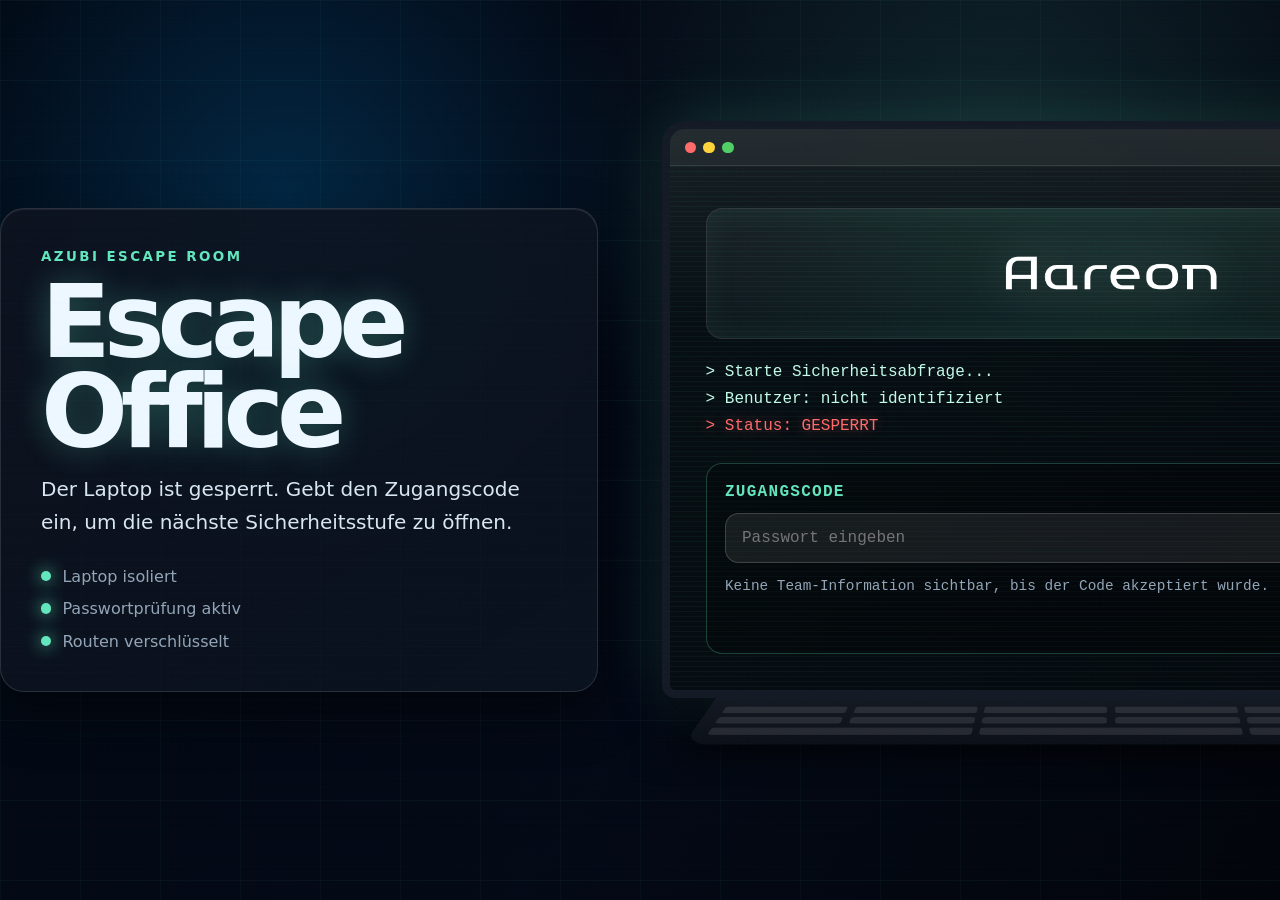
==== index.html @ 2da55ec5 "add initial project files and setup for Escape Office prototype" ====
<!doctype html>
<html lang="de">
<head>
  <meta charset="utf-8">
  <meta name="viewport" content="width=device-width, initial-scale=1">
  <title>Escape Office | Sicherheitszugang</title>
  <meta name="description" content="Escape Office Startseite mit animiertem Sicherheitszugang.">
  <link rel="stylesheet" href="./styles.css">
</head>
<body class="landing-page">
  <div class="noise" aria-hidden="true"></div>
  <div class="scanline" aria-hidden="true"></div>

  <main class="hero-shell" aria-labelledby="page-title">
    <section class="briefing-card reveal-in">
      <p class="eyebrow">Azubi Escape Room</p>
      <h1 id="page-title">Escape Office</h1>
      <p class="briefing-text">
        Der Laptop ist gesperrt. Gebt den Zugangscode ein, um die nächste Sicherheitsstufe zu öffnen.
      </p>
      <ul class="status-list" aria-label="Systemstatus">
        <li><span></span> Laptop isoliert</li>
        <li><span></span> Passwortprüfung aktiv</li>
        <li><span></span> Routen verschlüsselt</li>
      </ul>
    </section>

    <section class="laptop-stage reveal-in delayed" aria-label="Laptop entsperren">
      <div class="desk-glow" aria-hidden="true"></div>
      <div class="laptop">
        <div class="screen">
          <div class="screen-topbar">
            <span class="dot red"></span>
            <span class="dot amber"></span>
            <span class="dot green"></span>
            <span class="terminal-title">AAREON-OFFICE-LOCK</span>
          </div>

          <div class="terminal-panel" id="terminalPanel">
            <div class="terminal-brand" aria-label="Aareon">
              <img src="aareon_logo_white.png" alt="Aareon Logo">
            </div>
            <p class="terminal-line">&gt; Starte Sicherheitsabfrage...</p>
            <p class="terminal-line">&gt; Benutzer: nicht identifiziert</p>
            <p class="terminal-line flicker">&gt; Status: GESPERRT</p>

            <form class="password-form" id="passwordForm" autocomplete="off">
              <label for="passwordInput">Zugangscode</label>
              <div class="password-row">
                <input
                  id="passwordInput"
                  name="password"
                  type="password"
                  inputmode="text"
                  placeholder="Passwort eingeben"
                  aria-describedby="passwordFeedback passwordHint"
                  required
                >
                <button type="submit">Entsperren</button>
              </div>
              <p class="hint" id="passwordHint">Keine Team-Information sichtbar, bis der Code akzeptiert wurde.</p>
              <p class="unlock-team" id="unlockTeam" hidden></p>
              <p class="feedback" id="passwordFeedback" role="status" aria-live="polite"></p>
            </form>
          </div>
        </div>
        <div class="keyboard" aria-hidden="true">
          <span></span><span></span><span></span><span></span><span></span><span></span>
          <span></span><span></span><span></span><span></span><span></span><span></span>
          <span class="wide"></span><span class="wide"></span><span class="wide"></span>
        </div>
      </div>
    </section>
  </main>


  <script src="./script.js" defer></script>
</body>
</html>
---- styles.css ----
:root {
  --bg: #080b10;
  --panel: rgba(11, 18, 29, 0.82);
  --panel-strong: rgba(10, 14, 22, 0.94);
  --text: #edf7ff;
  --muted: #93a5b8;
  --accent: #63e6be;
  --accent-strong: #20c997;
  --warning: #ffd43b;
  --danger: #ff6b6b;
  --shadow: rgba(0, 0, 0, 0.45);
  --line: rgba(255, 255, 255, 0.12);
  font-family: Inter, ui-sans-serif, system-ui, -apple-system, BlinkMacSystemFont, "Segoe UI", sans-serif;
}

* {
  box-sizing: border-box;
}

html {
  height: 100%;
  background: var(--bg);
}

html.is-navigating {
  cursor: progress;
}

body {
  min-height: 100vh;
  min-height: 100dvh;
  margin: 0;
  color: var(--text);
  background:
    radial-gradient(circle at 18% 18%, rgba(99, 230, 190, 0.18), transparent 24rem),
    radial-gradient(circle at 88% 20%, rgba(88, 166, 255, 0.11), transparent 27rem),
    linear-gradient(rgba(99, 230, 190, 0.045) 1px, transparent 1px),
    linear-gradient(90deg, rgba(99, 230, 190, 0.035) 1px, transparent 1px),
    linear-gradient(135deg, #050811 0%, #08111b 46%, #03060b 100%);
  background-size: auto, auto, 5rem 5rem, 5rem 5rem, auto;
  overflow: hidden;
}

body::before {
  content: "";
  position: fixed;
  inset: 0;
  pointer-events: none;
  background:
    linear-gradient(90deg, rgba(0, 0, 0, 0.58), transparent 44%, rgba(0, 0, 0, 0.5)),
    repeating-linear-gradient(115deg, transparent 0 5.8rem, rgba(99, 230, 190, 0.035) 5.85rem 5.95rem, transparent 6rem 10rem);
  z-index: -1;
}

button,
input {
  font: inherit;
}

button {
  border: 0;
  cursor: pointer;
}

a {
  color: inherit;
}

.noise,
.scanline {
  position: fixed;
  inset: 0;
  pointer-events: none;
  z-index: 10;
}

.noise {
  opacity: 0.035;
  background-image:
    radial-gradient(circle, rgba(255, 255, 255, 0.35) 1px, transparent 1px);
  background-size: 0.45rem 0.45rem;
}

.scanline {
  opacity: 0.12;
  background: linear-gradient(to bottom, transparent, transparent 49%, rgba(99, 230, 190, 0.12) 50%, transparent 51%, transparent);
  background-size: 100% 0.55rem;
}

.hero-shell {
  width: 1560px;
  height: 100vh;
  margin: 0 auto;
  display: grid;
  grid-template-columns: minmax(17rem, 0.9fr) minmax(20rem, 1.35fr);
  align-items: center;
  gap: 4rem;
  padding: 3rem 0;
}

.briefing-card,
.mission-card {
  border: 1px solid var(--line);
  border-radius: 1.5rem;
  background: linear-gradient(145deg, rgba(13, 19, 31, 0.92), rgba(13, 21, 34, 0.76));
  box-shadow: 0 1.4rem 3.2rem var(--shadow), inset 0 1px rgba(255, 255, 255, 0.08);
}

.briefing-card {
  padding: clamp(1.5rem, 4vw, 2.5rem);
}

.eyebrow {
  margin: 0 0 0.8rem;
  color: var(--accent);
  font-size: 0.84rem;
  font-weight: 800;
  letter-spacing: 0.18em;
  text-transform: uppercase;
}

h1,
h2,
h3,
p {
  margin-top: 0;
}

h1 {
  margin-bottom: 1rem;
  font-size: clamp(3rem, 8vw, 6.6rem);
  line-height: 0.88;
  letter-spacing: -0.07em;
  text-shadow: 0 0 2rem rgba(99, 230, 190, 0.3);
}

h2 {
  margin-bottom: 1rem;
  font-size: clamp(2.1rem, 5vw, 4.4rem);
  line-height: 0.95;
  letter-spacing: -0.05em;
}

.briefing-text,
.lead {
  color: #d8e6f3;
  font-size: clamp(1rem, 2vw, 1.25rem);
  line-height: 1.65;
}

.status-list {
  display: grid;
  gap: 0.85rem;
  padding: 0;
  margin: 1.7rem 0 0;
  list-style: none;
  color: var(--muted);
}

.status-list li {
  display: flex;
  align-items: center;
  gap: 0.7rem;
}

.status-list span {
  width: 0.64rem;
  height: 0.64rem;
  border-radius: 999px;
  background: var(--accent);
  box-shadow: 0 0 1rem var(--accent);
}

.laptop-stage {
  position: relative;
  min-width: 0;
}

.desk-glow {
  position: absolute;
  inset: 18% 5% auto;
  height: 45%;
  border-radius: 999px;
  background: radial-gradient(ellipse, rgba(99, 230, 190, 0.2), transparent 68%);
}

.laptop {
  position: relative;
  transform-style: preserve-3d;
}

.screen {
  min-height: 29rem;
  border: 0.55rem solid #151b26;
  border-radius: 1.4rem 1.4rem 0.8rem 0.8rem;
  background:
    linear-gradient(180deg, rgba(255, 255, 255, 0.07), transparent 12rem),
    linear-gradient(135deg, rgba(7, 17, 21, 0.96), rgba(5, 8, 14, 0.98));
  box-shadow: 0 1.4rem 3rem rgba(0, 0, 0, 0.45), 0 0 4rem rgba(99, 230, 190, 0.18);
  overflow: hidden;
}

.screen-topbar {
  display: flex;
  align-items: center;
  gap: 0.45rem;
  min-height: 2.3rem;
  padding: 0 0.9rem;
  border-bottom: 1px solid rgba(255, 255, 255, 0.1);
  background: rgba(255, 255, 255, 0.05);
}

.dot {
  width: 0.72rem;
  height: 0.72rem;
  border-radius: 999px;
}

.red { background: #ff6b6b; }
.amber { background: #ffd43b; }
.green { background: #51cf66; }

.terminal-title {
  margin-left: auto;
  color: var(--muted);
  font-family: "Courier New", monospace;
  font-size: 0.78rem;
  letter-spacing: 0.12em;
}

.terminal-panel {
  position: relative;
  padding: clamp(1.25rem, 3.5vw, 2.2rem);
  font-family: "Courier New", ui-monospace, monospace;
}

.terminal-panel::before {
  content: "";
  position: absolute;
  inset: 0;
  background: repeating-linear-gradient(to bottom, rgba(99, 230, 190, 0.045), rgba(99, 230, 190, 0.045) 1px, transparent 1px, transparent 5px);
  pointer-events: none;
}

.terminal-line {
  position: relative;
  margin-bottom: 0.55rem;
  color: #c3fae8;
}

.flicker {
  color: var(--danger);
  text-shadow: 0 0 0.8rem rgba(255, 107, 107, 0.45);
}

.password-form {
  position: relative;
  margin-top: 1.8rem;
  padding: 1.15rem;
  border: 1px solid rgba(99, 230, 190, 0.26);
  border-radius: 1rem;
  background: rgba(0, 0, 0, 0.28);
}

.password-form label {
  display: block;
  margin-bottom: 0.75rem;
  color: var(--accent);
  font-weight: 800;
  letter-spacing: 0.08em;
  text-transform: uppercase;
}

.password-row {
  display: flex;
  flex-wrap: wrap;
  gap: 0.75rem;
  min-width: 0;
}

.password-row input {
  flex: 1 1 13rem;
  width: 100%;
  min-width: 0;
  border: 1px solid rgba(255, 255, 255, 0.16);
  border-radius: 0.85rem;
  outline: none;
  padding: 0.95rem 1rem;
  color: var(--text);
  background: rgba(255, 255, 255, 0.08);
  transition: border-color 160ms ease, box-shadow 160ms ease, transform 160ms ease;
}

.password-row input:focus {
  border-color: var(--accent);
  box-shadow: 0 0 0 0.2rem rgba(99, 230, 190, 0.16), 0 0 2rem rgba(99, 230, 190, 0.2);
}

.password-row button,
.cta-button,
.back-link {
  display: inline-flex;
  flex: 0 0 auto;
  align-items: center;
  justify-content: center;
  gap: 0.45rem;
  border-radius: 0.85rem;
  padding: 0.95rem 1.15rem;
  color: #04130f;
  font-weight: 900;
  text-decoration: none;
  background: linear-gradient(135deg, var(--accent), var(--accent-strong));
  box-shadow: 0 0.9rem 2rem rgba(32, 201, 151, 0.25);
  transition: transform 160ms ease, filter 160ms ease;
  white-space: nowrap;
}

.password-row button:hover,
.cta-button:hover,
.back-link:hover {
  transform: translateY(-2px);
  filter: brightness(1.07);
}

.hint,
.feedback {
  min-height: 1.35rem;
  margin: 0.9rem 0 0;
  color: var(--muted);
  font-size: 0.9rem;
}

.feedback.success {
  color: var(--accent);
}

.feedback.error {
  color: var(--danger);
}

.is-shaking {
  animation: shake 360ms ease-in-out;
}

.is-unlocking .screen {
  animation: unlock-flash 900ms ease-in-out forwards;
}

.keyboard {
  display: grid;
  grid-template-columns: repeat(6, 1fr);
  gap: 0.45rem;
  width: 88%;
  margin: 0 auto;
  padding: 1rem;
  border-radius: 0 0 1.4rem 1.4rem;
  background: linear-gradient(180deg, #141923, #0c1018);
  box-shadow: 0 1.4rem 2.3rem rgba(0, 0, 0, 0.5);
  transform: perspective(900px) rotateX(58deg);
  transform-origin: top center;
}

.keyboard span {
  height: 0.72rem;
  border-radius: 0.2rem;
  background: rgba(255, 255, 255, 0.1);
}

.keyboard .wide {
  grid-column: span 2;
}

.scene-photo {
  width: 100%;
  height: 10rem;
  object-fit: cover;
  border: 1px solid var(--line);
  border-radius: 1rem;
  box-shadow: 0 1rem 2rem var(--shadow);
  filter: saturate(0.85) contrast(1.05);
}

.mission-page {
  display: flex;
  align-items: center;
  justify-content: center;
  padding: 2rem 1rem;
}

.mission-shell {
  width: min(1080px, 100%);
  display: grid;
  grid-template-columns: 0.9fr 1.1fr;
  gap: clamp(1rem, 4vw, 2.5rem);
  align-items: stretch;
}

.mission-card {
  padding: 1.7rem;
}

.team-badge {
  display: inline-flex;
  align-items: center;
  border: 1px solid rgba(99, 230, 190, 0.35);
  border-radius: 999px;
  padding: 0.45rem 0.75rem;
  color: var(--accent);
  background: rgba(99, 230, 190, 0.1);
  font-weight: 900;
}

.floorplan {
  border: 1px solid var(--line);
  border-radius: 1rem;
  padding: 1rem;
  background: rgba(255, 255, 255, 0.055);
}

.floor-grid {
  display: grid;
  grid-template-columns: 1fr 0.8fr 1.1fr;
  grid-template-rows: 5rem 4rem 5rem;
  gap: 0.45rem;
  margin-top: 1rem;
}

.floor-grid span {
  display: grid;
  place-items: center;
  border: 1px solid rgba(99, 230, 190, 0.22);
  border-radius: 0.55rem;
  color: #c3fae8;
  background: rgba(99, 230, 190, 0.06);
  font-size: 0.8rem;
  text-align: center;
}

.floor-grid .wide-room {
  grid-column: span 2;
}

.floor-grid .accent-room {
  border-color: rgba(255, 212, 59, 0.45);
  color: var(--warning);
  background: rgba(255, 212, 59, 0.08);
  box-shadow: inset 0 0 1.3rem rgba(255, 212, 59, 0.08);
}

.mission-actions {
  display: flex;
  flex-wrap: wrap;
  gap: 0.75rem;
  margin-top: 1.25rem;
}

.back-link {
  color: var(--text);
  background: rgba(255, 255, 255, 0.1);
  box-shadow: none;
}

.instruction-box {
  max-height: 0;
  overflow: hidden;
  opacity: 0;
  transform: translateY(-0.5rem);
  transition: max-height 400ms ease, opacity 260ms ease, transform 260ms ease;
}

.instruction-box.is-visible {
  max-height: 20rem;
  opacity: 1;
  transform: translateY(0);
}

.instruction-box article {
  margin-top: 1rem;
  border-left: 4px solid var(--accent);
  border-radius: 0.7rem;
  padding: 1rem;
  background: rgba(99, 230, 190, 0.08);
}

.reveal-in {
  opacity: 0;
  transform: translateY(1.3rem);
  animation: reveal-in 720ms cubic-bezier(0.16, 1, 0.3, 1) forwards;
}

.page-transition-curtain {
  position: fixed;
  inset: 0;
  z-index: 60;
  display: grid;
  place-items: center;
  pointer-events: none;
  opacity: 1;
  transform: translateY(0);
  background:
    radial-gradient(circle at 50% 46%, rgba(99, 230, 190, 0.18), transparent 18rem),
    repeating-linear-gradient(90deg, rgba(99, 230, 190, 0.12) 0 1px, transparent 1px 5rem),
    linear-gradient(135deg, rgba(3, 6, 10, 0.98), rgba(8, 15, 24, 0.98));
  transition: transform 520ms cubic-bezier(0.76, 0, 0.24, 1), opacity 420ms ease;
}

.page-transition-curtain::before {
  content: "SYSTEMTRANSFER";
  border: 1px solid rgba(99, 230, 190, 0.34);
  border-radius: 999px;
  padding: 0.7rem 1.05rem;
  color: var(--accent);
  background: rgba(0, 0, 0, 0.28);
  box-shadow: 0 0 2rem rgba(99, 230, 190, 0.18);
  font-family: "Courier New", ui-monospace, monospace;
  font-size: 0.78rem;
  font-weight: 900;
  letter-spacing: 0.22em;
}

body.is-page-ready .page-transition-curtain {
  opacity: 0;
  transform: translateY(-100%);
}

body.is-page-exiting .page-transition-curtain {
  opacity: 1;
  transform: translateY(0);
  pointer-events: auto;
}

.delayed {
  animation-delay: 130ms;
}

@keyframes reveal-in {
  to {
    opacity: 1;
    transform: translateY(0);
  }
}

@keyframes grain {
  from { transform: translate3d(-1.2rem, -0.8rem, 0); }
  to { transform: translate3d(1.2rem, 0.8rem, 0); }
}

@keyframes pulse {
  0%, 100% { opacity: 0.45; transform: scale(0.78); }
  50% { opacity: 1; transform: scale(1); }
}

@keyframes glow-breathe {
  0%, 100% { opacity: 0.46; transform: scale(0.94); }
  50% { opacity: 0.86; transform: scale(1.04); }
}

@keyframes laptop-float {
  0%, 100% { transform: translate3d(0, 0, 0) rotateZ(-0.18deg); }
  50% { transform: translate3d(0, -0.32rem, 0) rotateZ(0.16deg); }
}

@keyframes flicker {
  0%, 100% { opacity: 1; text-shadow: 0 0 0.8rem rgba(255, 107, 107, 0.45); }
  18% { opacity: 0.4; }
  22% { opacity: 1; }
  54% { opacity: 0.65; }
  57% { opacity: 1; }
}

@keyframes shake {
  0%, 100% { transform: translateX(0); }
  20% { transform: translateX(-0.65rem); }
  40% { transform: translateX(0.55rem); }
  60% { transform: translateX(-0.35rem); }
  80% { transform: translateX(0.25rem); }
}

@keyframes unlock-flash {
  0% { filter: brightness(1); }
  45% { filter: brightness(1.9) saturate(1.3); box-shadow: 0 0 5rem rgba(99, 230, 190, 0.45); }
  100% { filter: brightness(0.2); transform: scale(0.985); opacity: 0.35; }
}

@media (max-width: 860px) {
  .hero-shell,
  .mission-shell {
    grid-template-columns: 1fr;
  }

  .hero-shell {
    min-height: auto;
  }

}

@media (max-width: 560px) {
  .password-row,
  .mission-actions {
    flex-direction: column;
  }

  .password-row button,
  .cta-button,
  .back-link {
    width: 100%;
  }

  .screen {
    min-height: 25rem;
  }

  .floor-grid {
    grid-template-columns: 1fr;
    grid-template-rows: none;
  }

  .floor-grid .wide-room {
    grid-column: auto;
  }
}

@media (prefers-reduced-motion: reduce) {
  *,
  *::before,
  *::after {
    animation-duration: 0.01ms !important;
    animation-iteration-count: 1 !important;
    scroll-behavior: auto !important;
    transition-duration: 0.01ms !important;
  }

  .page-transition-curtain {
    display: none;
  }
}

.landing-page {
  background:
    radial-gradient(circle at 22% 22%, rgba(0, 162, 255, 0.2), transparent 23rem),
    radial-gradient(circle at 78% 18%, rgba(99, 230, 190, 0.13), transparent 28rem),
    linear-gradient(rgba(99, 230, 190, 0.045) 1px, transparent 1px),
    linear-gradient(90deg, rgba(99, 230, 190, 0.035) 1px, transparent 1px),
    linear-gradient(120deg, #020813, #040916 58%, #02050b);
  background-size: auto, auto, 5rem 5rem, 5rem 5rem, auto;
}

.terminal-brand {
  position: relative;
  display: flex;
  justify-content: center;
  margin: 0.4rem 0 1.5rem;
  padding: 1.1rem;
  border: 1px solid rgba(255, 255, 255, 0.1);
  border-radius: 1rem;
  background: radial-gradient(circle at center, rgba(99, 230, 190, 0.12), rgba(255, 255, 255, 0.04));
  box-shadow: inset 0 0 2rem rgba(99, 230, 190, 0.08);
}

.terminal-brand img {
  width: min(17rem, 76%);
  height: auto;
  filter: drop-shadow(0 0 1.6rem rgba(255, 255, 255, 0.22));
}

.unlock-team {
  min-height: 1.4rem;
  margin: 0.8rem 0 0;
  color: var(--accent);
  font-weight: 900;
  letter-spacing: 0.04em;
  opacity: 0;
  transform: translateY(0.55rem) scale(0.98);
  transition: opacity 260ms ease, transform 260ms ease;
}

.unlock-team.is-visible {
  opacity: 1;
  transform: translateY(0) scale(1);
}

.lockdown-page,
.phone-page,
.victory-page {
  background:
    linear-gradient(90deg, rgba(3, 6, 10, 0.96), rgba(8, 13, 20, 0.88) 52%, rgba(3, 5, 9, 0.97)),
    radial-gradient(circle at 82% 15%, rgba(255, 55, 55, 0.23), transparent 19rem),
    radial-gradient(circle at 24% 32%, rgba(0, 174, 255, 0.14), transparent 30rem),
    linear-gradient(rgba(255, 59, 59, 0.04) 1px, transparent 1px),
    linear-gradient(90deg, rgba(99, 230, 190, 0.035) 1px, transparent 1px),
    linear-gradient(135deg, #05070d 0%, #0a111b 52%, #030509 100%);
  background-size: auto, auto, auto, 4.5rem 4.5rem, 4.5rem 4.5rem, auto;
}

body.lockdown-page {
  overflow: auto;
}

.lockdown-page::after,
.phone-page::after,
.victory-page::after {
  content: "";
  position: fixed;
  inset: 0;
  pointer-events: none;
  background:
    linear-gradient(rgba(255, 255, 255, 0.035) 1px, transparent 1px),
    linear-gradient(90deg, rgba(255, 255, 255, 0.025) 1px, transparent 1px);
  background-size: 4.5rem 4.5rem;
  mask-image: linear-gradient(to bottom, rgba(0, 0, 0, 0.85), transparent 85%);
  z-index: -1;
}

.alarm-glow {
  position: fixed;
  top: 2rem;
  right: 2.5rem;
  width: 5rem;
  height: 5rem;
  border-radius: 50%;
  background: radial-gradient(circle, rgba(255, 59, 59, 0.82), rgba(255, 59, 59, 0.18) 45%, transparent 70%);
}

.lockdown-shell {
  width: min(1680px, calc(100% - 2rem));
  min-height: 100vh;
  min-height: 100dvh;
  margin: 0 auto;
  display: grid;
  grid-template-columns: 1fr 0.86fr;
  grid-template-rows: minmax(0, 1fr) auto;
  gap: 1.35rem;
  align-content: center;
  padding: clamp(1rem, 3vh, 2.5rem) 0;
}

.lockdown-hero {
  grid-row: span 2;
  display: flex;
  flex-direction: column;
  justify-content: center;
  min-height: 0;
  border: 1px solid rgba(255, 255, 255, 0.16);
  border-radius: 1.4rem;
  padding: 2.25rem;
  background:
    linear-gradient(135deg, rgba(7, 9, 14, 0.78), rgba(14, 18, 25, 0.52)),
    linear-gradient(90deg, rgba(255, 55, 55, 0.2), transparent 45%);
  box-shadow: 0 1.4rem 3.4rem rgba(0, 0, 0, 0.52), inset 0 0 3rem rgba(255, 59, 59, 0.07);
}

.danger-text,
.danger-badge {
  color: var(--danger);
}

.lockdown-hero h1 {
  max-width: 11ch;
  color: #f5f1eb;
  font-size: 5.6rem;
  text-transform: uppercase;
  letter-spacing: -0.08em;
  text-shadow: 0 0 1.5rem rgba(255, 59, 59, 0.36);
}

.lockdown-page h2 {
  margin-bottom: 0.65rem;
  font-size: 2.9rem;
}

.lockdown-page .lead,
.lockdown-panel p {
  font-size: 1.05rem;
  line-height: 1.5;
}

.lockdown-sign {
  display: grid;
  gap: 0.6rem;
  margin-top: 2rem;
  border: 2px solid rgba(255, 255, 255, 0.78);
  border-radius: 0.4rem;
  padding: 1.15rem;
  color: #f5f1eb;
  background: linear-gradient(180deg, rgba(0, 0, 0, 0.2), rgba(255, 59, 59, 0.08));
  font-size: 2.35rem;
  line-height: 0.95;
  text-transform: uppercase;
}

.lock-icon {
  color: var(--danger);
  font-size: 1.2em;
}

.lockdown-panel {
  position: relative;
  overflow: hidden;
  min-width: 0;
  border-color: rgba(255, 255, 255, 0.18);
  background: linear-gradient(145deg, rgba(7, 11, 18, 0.91), rgba(14, 18, 25, 0.77));
}

.lockdown-panel.mission-card {
  padding: 1.35rem;
}

.lockdown-panel::before {
  content: "";
  position: absolute;
  inset: 0;
  pointer-events: none;
  background: linear-gradient(90deg, rgba(255, 59, 59, 0.09), transparent 35%, rgba(99, 230, 190, 0.06));
}

.panel-header {
  position: relative;
  display: flex;
  flex-wrap: wrap;
  align-items: center;
  justify-content: space-between;
  gap: 0.75rem;
  margin-bottom: 0.85rem;
}

.panel-status {
  color: var(--muted);
  font-family: "Courier New", monospace;
  font-size: 0.82rem;
  letter-spacing: 0.1em;
  text-transform: uppercase;
}

.qr-vault {
  position: relative;
  display: grid;
  place-items: center;
  width: 17rem;
  margin: 0.95rem auto 0.7rem;
  padding: 0.75rem;
  border: 1px solid rgba(255, 255, 255, 0.24);
  border-radius: 1.25rem;
  background: #070a10;
  box-shadow: 0 0 0 0 rgba(255, 59, 59, 0.3), inset 0 0 1.2rem rgba(255, 255, 255, 0.05);
  opacity: 0.7;
  transform: translateY(0.4rem) scale(0.985);
  transition: opacity 320ms ease, transform 320ms ease, box-shadow 320ms ease;
}

.qr-vault.is-online {
  opacity: 1;
  transform: translateY(0) scale(1);
  box-shadow: 0 0 1.4rem rgba(255, 59, 59, 0.22), inset 0 0 1.2rem rgba(255, 255, 255, 0.08);
}

.qr-vault canvas {
  width: 100%;
  height: auto;
  border-radius: 0.8rem;
  box-shadow: 0 0 1.4rem rgba(255, 255, 255, 0.12);
}

.qr-scanline {
  position: absolute;
  left: 1rem;
  right: 1rem;
  height: 0.22rem;
  border-radius: 999px;
  background: rgba(255, 59, 59, 0.9);
  box-shadow: 0 0 1.2rem rgba(255, 59, 59, 0.75);
  opacity: 0.55;
}

.qr-corner {
  position: absolute;
  width: 2.4rem;
  height: 2.4rem;
  border-color: var(--danger);
  border-style: solid;
  filter: drop-shadow(0 0 0.65rem rgba(255, 59, 59, 0.7));
}

.qr-corner.top-left { top: 0.5rem; left: 0.5rem; border-width: 0.18rem 0 0 0.18rem; }
.qr-corner.top-right { top: 0.5rem; right: 0.5rem; border-width: 0.18rem 0.18rem 0 0; }
.qr-corner.bottom-left { bottom: 0.5rem; left: 0.5rem; border-width: 0 0 0.18rem 0.18rem; }
.qr-corner.bottom-right { right: 0.5rem; bottom: 0.5rem; border-width: 0 0.18rem 0.18rem 0; }

.fallback-link {
  position: relative;
  display: inline-block;
  max-width: 100%;
  color: #c3fae8;
  font-size: 0.86rem;
  overflow-wrap: anywhere;
}

.final-password-form {
  position: relative;
  width: 100%;
  max-width: 100%;
  margin-top: 0.8rem;
}

.final-panel {
  display: flex;
  flex-direction: column;
  justify-content: center;
  min-height: 0;
}

.final-panel .back-link {
  align-self: flex-start;
  margin-top: 0.75rem;
}

.final-password-form .password-row button {
  flex: 1 0 auto;
}

.delayed-more {
  animation-delay: 260ms;
}

.crisis-resolving {
  animation: resolve-flash 950ms ease-in-out forwards;
}

.phone-page {
  display: grid;
  place-items: center;
  min-height: 100vh;
  min-height: 100dvh;
  padding: 1rem;
  overflow: auto;
}

.phone-shell {
  width: min(30rem, 100%);
}

.phone-device {
  border: 0.7rem solid #111722;
  border-radius: 2.4rem;
  padding: 0.7rem;
  background: #05070b;
  box-shadow: 0 2rem 5rem rgba(0, 0, 0, 0.65), 0 0 3rem rgba(255, 59, 59, 0.18);
}

.phone-top {
  width: 5rem;
  height: 0.35rem;
  margin: 0.2rem auto 0.7rem;
  border-radius: 999px;
  background: rgba(255, 255, 255, 0.2);
}

.phone-screen {
  min-height: 34rem;
  border-radius: 1.6rem;
  padding: clamp(1.1rem, 5vw, 1.8rem);
  background:
    radial-gradient(circle at 90% 8%, rgba(255, 59, 59, 0.22), transparent 12rem),
    linear-gradient(160deg, rgba(8, 13, 22, 0.98), rgba(3, 7, 12, 0.98));
}

.phone-screen h1 {
  font-size: clamp(2.5rem, 15vw, 4.2rem);
}

.phone-clue {
  display: grid;
  gap: 0.3rem;
  margin: 1.4rem 0;
  border: 1px solid rgba(255, 59, 59, 0.4);
  border-radius: 1rem;
  padding: 1rem;
  color: var(--danger);
  background: rgba(255, 59, 59, 0.08);
  font-family: "Courier New", monospace;
}

.phone-clue strong {
  color: #fff;
  font-size: 1.5rem;
  letter-spacing: 0.1em;
}

.victory-page {
  display: grid;
  place-items: center;
  min-height: 100vh;
  min-height: 100dvh;
  padding: 1rem;
  background:
    radial-gradient(circle at 50% 18%, rgba(99, 230, 190, 0.24), transparent 26rem),
    radial-gradient(circle at 18% 72%, rgba(0, 174, 255, 0.12), transparent 24rem),
    linear-gradient(rgba(99, 230, 190, 0.05) 1px, transparent 1px),
    linear-gradient(90deg, rgba(99, 230, 190, 0.035) 1px, transparent 1px),
    linear-gradient(135deg, #03100d, #05080e 60%, #020407);
  background-size: auto, auto, 5rem 5rem, 5rem 5rem, auto;
}

.victory-shell {
  display: grid;
  place-items: center;
  width: 100%;
  height: 100%;
}

.victory-card {
  width: 56rem;
  border: 1px solid rgba(99, 230, 190, 0.36);
  border-radius: 1.8rem;
  padding: 2.6rem;
  text-align: center;
  background: linear-gradient(145deg, rgba(7, 20, 17, 0.88), rgba(6, 11, 18, 0.8));
  box-shadow: 0 1.6rem 3.6rem rgba(0, 0, 0, 0.55), 0 0 2.4rem rgba(99, 230, 190, 0.16);
}

.victory-logo {
  width: min(18rem, 70%);
  margin-bottom: 1.5rem;
  filter: drop-shadow(0 0 1.6rem rgba(99, 230, 190, 0.28));
}

.resolution-grid {
  display: grid;
  grid-template-columns: repeat(3, 1fr);
  gap: 0.75rem;
  margin: 2rem 0;
}

.resolution-grid span {
  border: 1px solid rgba(99, 230, 190, 0.28);
  border-radius: 0.9rem;
  padding: 0.9rem;
  color: var(--accent);
  background: rgba(99, 230, 190, 0.08);
  font-family: "Courier New", monospace;
  font-weight: 900;
}

@keyframes alarm-pulse {
  0%, 100% { opacity: 0.34; transform: scale(0.92); }
  50% { opacity: 0.95; transform: scale(1.08); }
}

@keyframes qr-scan {
  0%, 100% { top: 1.1rem; opacity: 0.28; }
  50% { top: calc(100% - 1.35rem); opacity: 0.95; }
}

@keyframes resolve-flash {
  0% { filter: brightness(1); }
  45% { filter: brightness(1.85) saturate(1.3); }
  100% { filter: brightness(0.2); }
}

@media (max-width: 920px) {
  body.lockdown-page {
    overflow: auto;
  }

  .lockdown-shell {
    grid-template-columns: 1fr;
    height: auto;
    min-height: 100vh;
    min-height: 100dvh;
  }

  .lockdown-hero {
    grid-row: auto;
    min-height: auto;
  }

  .resolution-grid {
    grid-template-columns: 1fr;
  }
}

@media (max-width: 560px) {
  .alarm-glow {
    right: 1rem;
    width: 3.5rem;
    height: 3.5rem;
  }

  .lockdown-sign {
    font-size: 1.35rem;
  }

  .lockdown-shell {
    width: min(1680px, calc(100% - 1rem));
    gap: 0.9rem;
  }
}
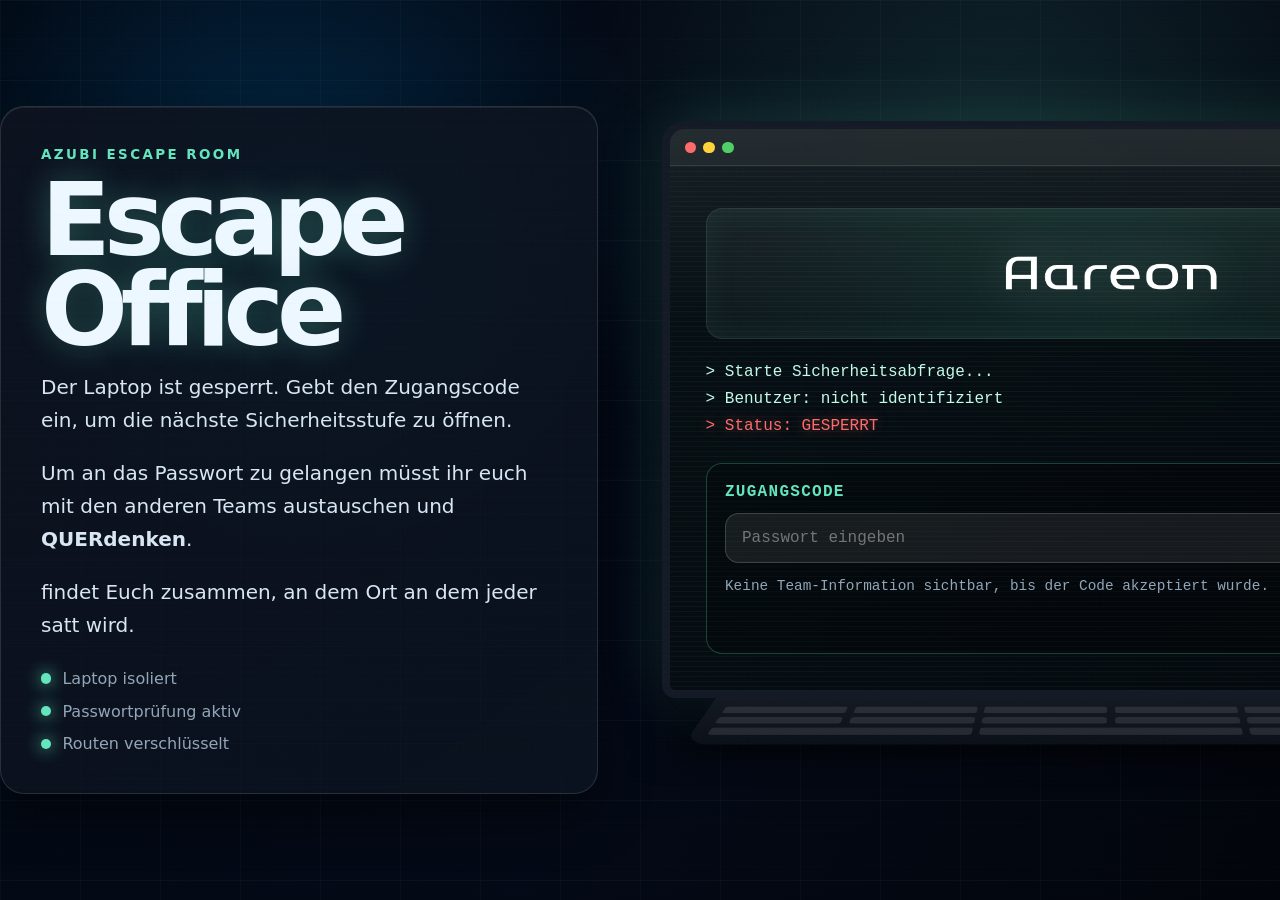
==== commit d61eb2a2: "update safe puzzle riddles and codes for teams; enhance layout and styling for better user experienc" ====
--- a/index.html
+++ b/index.html
@@ -17,6 +17,12 @@
       <h1 id="page-title">Escape Office</h1>
       <p class="briefing-text">
         Der Laptop ist gesperrt. Gebt den Zugangscode ein, um die nächste Sicherheitsstufe zu öffnen.
+      </p>
+      <p class="briefing-text">
+        Um an das Passwort zu gelangen müsst ihr euch mit den anderen Teams austauschen und <strong>QUERdenken</strong>.
+      </p>
+      <p class="briefing-text">
+        findet Euch zusammen, an dem Ort an dem jeder satt wird.
       </p>
       <ul class="status-list" aria-label="Systemstatus">
         <li><span></span> Laptop isoliert</li>
@@ -73,8 +79,25 @@
     </section>
   </main>
 
+  <div class="hack-overlay" id="teamHackOverlay" role="status" aria-live="assertive" aria-atomic="true" hidden>
+    <div class="hack-card" aria-label="Team-Zugriff wird gehackt">
+      <div class="hack-grid" aria-hidden="true"></div>
+      <p class="hack-kicker">Remote intrusion detected</p>
+      <div class="hack-skull" aria-hidden="true">☠</div>
+      <h2 id="hackOverlayTitle">Teamroute wird geladen</h2>
+      <p class="hack-team" id="hackOverlayTeam">Team wird identifiziert</p>
+      <div class="hack-progress" aria-hidden="true">
+        <span id="hackProgressFill"></span>
+      </div>
+      <p class="hack-message" id="hackOverlayMessage">Verschlüsselte Sicherheitsroute wird initialisiert...</p>
+      <div class="hack-terminal" aria-hidden="true">
+        <span>&gt; bypass_firewall.exe</span>
+        <span>&gt; inject_team_route</span>
+        <span>&gt; override_lockdown_access</span>
+      </div>
+    </div>
+  </div>
 
   <script src="./script.js" defer></script>
 </body>
 </html>
-
--- a/styles.css
+++ b/styles.css
@@ -529,6 +529,206 @@
   pointer-events: auto;
 }
 
+.hack-overlay[hidden] {
+  display: none;
+}
+
+.hack-overlay {
+  position: fixed;
+  inset: 0;
+  z-index: 55;
+  display: grid;
+  place-items: center;
+  padding: 1rem;
+  opacity: 0;
+  pointer-events: none;
+  background:
+    radial-gradient(circle at 50% 42%, rgba(255, 59, 59, 0.22), transparent 21rem),
+    radial-gradient(circle at 20% 20%, rgba(99, 230, 190, 0.14), transparent 22rem),
+    repeating-linear-gradient(0deg, rgba(255, 255, 255, 0.045) 0 1px, transparent 1px 0.42rem),
+    rgba(1, 3, 7, 0.9);
+  backdrop-filter: blur(0.45rem) saturate(1.25);
+  transition: opacity 280ms ease;
+}
+
+.hack-overlay.is-visible {
+  opacity: 1;
+  pointer-events: auto;
+}
+
+.hack-card {
+  position: relative;
+  width: min(48rem, 100%);
+  overflow: hidden;
+  border: 1px solid rgba(255, 59, 59, 0.4);
+  border-radius: 1.6rem;
+  padding: clamp(1.5rem, 5vw, 3rem);
+  text-align: center;
+  background:
+    linear-gradient(145deg, rgba(7, 9, 14, 0.96), rgba(16, 8, 11, 0.92)),
+    radial-gradient(circle at center, rgba(255, 59, 59, 0.18), transparent 25rem);
+  box-shadow: 0 2rem 5rem rgba(0, 0, 0, 0.68), 0 0 4rem rgba(255, 59, 59, 0.16), inset 0 0 3rem rgba(255, 255, 255, 0.04);
+}
+
+.hack-card::before,
+.hack-card::after {
+  content: "";
+  position: absolute;
+  inset: 0;
+  pointer-events: none;
+}
+
+.hack-card::before {
+  background: linear-gradient(90deg, transparent, rgba(99, 230, 190, 0.12), transparent);
+  opacity: 0.7;
+  transform: translateX(-120%);
+  animation: hack-sweep 1.45s ease-in-out infinite;
+}
+
+.hack-card::after {
+  background: repeating-linear-gradient(to bottom, transparent 0 0.45rem, rgba(255, 59, 59, 0.08) 0.48rem 0.5rem);
+  mix-blend-mode: screen;
+}
+
+.hack-grid {
+  position: absolute;
+  inset: -2rem;
+  opacity: 0.22;
+  background:
+    linear-gradient(rgba(255, 59, 59, 0.18) 1px, transparent 1px),
+    linear-gradient(90deg, rgba(99, 230, 190, 0.12) 1px, transparent 1px);
+  background-size: 2.3rem 2.3rem;
+  transform: perspective(600px) rotateX(58deg) translateY(2rem);
+  transform-origin: center bottom;
+}
+
+.hack-kicker,
+.hack-team,
+.hack-message,
+.hack-terminal {
+  position: relative;
+  font-family: "Courier New", ui-monospace, monospace;
+}
+
+.hack-kicker {
+  margin-bottom: 1rem;
+  color: var(--danger);
+  font-size: 0.82rem;
+  font-weight: 900;
+  letter-spacing: 0.24em;
+  text-transform: uppercase;
+}
+
+.hack-skull {
+  position: relative;
+  display: grid;
+  place-items: center;
+  width: 6rem;
+  height: 6rem;
+  margin: 0 auto 1rem;
+  border: 1px solid rgba(255, 59, 59, 0.45);
+  border-radius: 50%;
+  color: #ff3b3b;
+  background: radial-gradient(circle, rgba(255, 59, 59, 0.18), rgba(0, 0, 0, 0.34));
+  box-shadow: 0 0 2.2rem rgba(255, 59, 59, 0.38), inset 0 0 1.4rem rgba(255, 59, 59, 0.16);
+  font-size: 3.4rem;
+  line-height: 1;
+  opacity: 0;
+  transform: scale(0.65) rotate(-8deg);
+}
+
+.hack-overlay.is-hacked .hack-skull {
+  animation: skull-pop 520ms cubic-bezier(0.16, 1, 0.3, 1) forwards, skull-glitch 420ms steps(2, end) infinite 520ms;
+}
+
+.hack-card h2 {
+  position: relative;
+  margin-bottom: 0.65rem;
+  color: #f5f1eb;
+  font-size: clamp(2.2rem, 8vw, 4.6rem);
+  line-height: 0.9;
+  text-transform: uppercase;
+  letter-spacing: -0.06em;
+  text-shadow: 0 0 1.7rem rgba(255, 59, 59, 0.44);
+}
+
+.hack-overlay.is-hacked .hack-card h2 {
+  color: #ff6b6b;
+  animation: text-glitch 340ms steps(2, end) infinite;
+}
+
+.hack-team {
+  margin-bottom: 1.4rem;
+  color: var(--accent);
+  font-size: clamp(1.05rem, 3vw, 1.45rem);
+  font-weight: 900;
+  letter-spacing: 0.12em;
+  text-transform: uppercase;
+}
+
+.hack-progress {
+  position: relative;
+  height: 1.2rem;
+  overflow: hidden;
+  border: 1px solid rgba(99, 230, 190, 0.28);
+  border-radius: 999px;
+  background: rgba(255, 255, 255, 0.06);
+  box-shadow: inset 0 0 1rem rgba(0, 0, 0, 0.38);
+}
+
+.hack-progress span {
+  display: block;
+  width: 0;
+  height: 100%;
+  border-radius: inherit;
+  background: linear-gradient(90deg, var(--accent), #ffd43b 78%, #ff6b6b 96%);
+  box-shadow: 0 0 1.4rem rgba(99, 230, 190, 0.55);
+}
+
+.hack-overlay.is-loading .hack-progress span {
+  animation: hack-progress 5.2s linear forwards;
+}
+
+.hack-overlay.is-hacked .hack-progress {
+  border-color: rgba(255, 59, 59, 0.72);
+  box-shadow: 0 0 1.6rem rgba(255, 59, 59, 0.22), inset 0 0 1rem rgba(0, 0, 0, 0.38);
+}
+
+.hack-overlay.is-hacked .hack-progress span {
+  width: 96%;
+  background: linear-gradient(90deg, #ff8787, #ff3b3b);
+  box-shadow: 0 0 1.8rem rgba(255, 59, 59, 0.72);
+  animation: none;
+}
+
+.hack-message {
+  min-height: 1.4rem;
+  margin: 1rem 0 0;
+  color: #d8e6f3;
+}
+
+.hack-overlay.is-hacked .hack-message {
+  color: #ffb3b3;
+}
+
+.hack-terminal {
+  display: grid;
+  gap: 0.35rem;
+  margin-top: 1.4rem;
+  border: 1px solid rgba(255, 255, 255, 0.1);
+  border-radius: 0.9rem;
+  padding: 0.9rem;
+  color: rgba(195, 250, 232, 0.78);
+  background: rgba(0, 0, 0, 0.28);
+  text-align: left;
+  font-size: 0.86rem;
+}
+
+.hack-overlay.is-hacked .hack-terminal span:last-child {
+  color: var(--danger);
+  text-shadow: 0 0 0.8rem rgba(255, 59, 59, 0.55);
+}
+
 .delayed {
   animation-delay: 130ms;
 }
@@ -582,6 +782,33 @@
   100% { filter: brightness(0.2); transform: scale(0.985); opacity: 0.35; }
 }
 
+@keyframes hack-progress {
+  0% { width: 0; }
+  100% { width: 95%; }
+}
+
+@keyframes hack-sweep {
+  0% { transform: translateX(-120%); }
+  45%, 100% { transform: translateX(120%); }
+}
+
+@keyframes skull-pop {
+  0% { opacity: 0; transform: scale(0.65) rotate(-8deg); }
+  70% { opacity: 1; transform: scale(1.12) rotate(2deg); }
+  100% { opacity: 1; transform: scale(1) rotate(0); }
+}
+
+@keyframes skull-glitch {
+  0%, 100% { filter: drop-shadow(0 0 1rem rgba(255, 59, 59, 0.7)); }
+  50% { filter: drop-shadow(-0.25rem 0 0 rgba(99, 230, 190, 0.75)) drop-shadow(0.25rem 0 0 rgba(255, 59, 59, 0.9)); }
+}
+
+@keyframes text-glitch {
+  0%, 100% { transform: translateX(0); text-shadow: 0 0 1.7rem rgba(255, 59, 59, 0.44); }
+  33% { transform: translateX(-0.08rem); text-shadow: 0.14rem 0 rgba(99, 230, 190, 0.54), -0.14rem 0 rgba(255, 59, 59, 0.65); }
+  66% { transform: translateX(0.08rem); text-shadow: -0.14rem 0 rgba(99, 230, 190, 0.54), 0.14rem 0 rgba(255, 59, 59, 0.65); }
+}
+
 @media (max-width: 860px) {
   .hero-shell,
   .mission-shell {
@@ -595,6 +822,20 @@
 }
 
 @media (max-width: 560px) {
+  .hack-card {
+    border-radius: 1.1rem;
+  }
+
+  .hack-skull {
+    width: 4.8rem;
+    height: 4.8rem;
+    font-size: 2.8rem;
+  }
+
+  .hack-terminal {
+    font-size: 0.78rem;
+  }
+
   .password-row,
   .mission-actions {
     flex-direction: column;
@@ -632,6 +873,26 @@
 
   .page-transition-curtain {
     display: none;
+  }
+
+  .hack-overlay {
+    backdrop-filter: none;
+  }
+
+  .hack-card::before,
+  .hack-overlay.is-loading .hack-progress span,
+  .hack-overlay.is-hacked .hack-skull,
+  .hack-overlay.is-hacked .hack-card h2 {
+    animation: none;
+  }
+
+  .hack-overlay.is-visible {
+    opacity: 1;
+  }
+
+  .hack-overlay.is-hacked .hack-skull {
+    opacity: 1;
+    transform: none;
   }
 }
 
@@ -735,18 +996,56 @@
 }
 
 .lockdown-hero {
+  position: relative;
   grid-row: span 2;
   display: flex;
   flex-direction: column;
   justify-content: center;
   min-height: 0;
-  border: 1px solid rgba(255, 255, 255, 0.16);
+  overflow: hidden;
+  border: 1px solid rgba(255, 59, 59, 0.28);
   border-radius: 1.4rem;
-  padding: 2.25rem;
+  padding: 2.5rem;
   background:
-    linear-gradient(135deg, rgba(7, 9, 14, 0.78), rgba(14, 18, 25, 0.52)),
-    linear-gradient(90deg, rgba(255, 55, 55, 0.2), transparent 45%);
-  box-shadow: 0 1.4rem 3.4rem rgba(0, 0, 0, 0.52), inset 0 0 3rem rgba(255, 59, 59, 0.07);
+    radial-gradient(circle at 12% 8%, rgba(255, 59, 59, 0.16), transparent 18rem),
+    linear-gradient(155deg, rgba(9, 12, 18, 0.94), rgba(13, 17, 24, 0.82));
+  box-shadow: 0 1.4rem 3.4rem rgba(0, 0, 0, 0.52), inset 0 0 3rem rgba(255, 59, 59, 0.08);
+}
+
+.lockdown-hero::before {
+  content: "";
+  position: absolute;
+  inset: 0;
+  pointer-events: none;
+  background: repeating-linear-gradient(0deg, transparent 0 2.4rem, rgba(255, 59, 59, 0.045) 2.4rem 2.5rem);
+  animation: lockdown-drift 9s linear infinite;
+}
+
+.lockdown-topline {
+  position: relative;
+  display: inline-flex;
+  align-items: center;
+  gap: 0.55rem;
+  align-self: flex-start;
+  margin-bottom: 1.4rem;
+  padding: 0.45rem 0.85rem;
+  border: 1px solid rgba(255, 59, 59, 0.35);
+  border-radius: 999px;
+  color: #ffd7d7;
+  background: rgba(255, 59, 59, 0.08);
+  font-family: "Courier New", monospace;
+  font-size: 0.74rem;
+  letter-spacing: 0.16em;
+  text-transform: uppercase;
+}
+
+.lockdown-led {
+  width: 0.6rem;
+  height: 0.6rem;
+  border-radius: 50%;
+  background: var(--danger);
+  box-shadow: 0 0 0.7rem rgba(255, 59, 59, 0.85);
+  animation: pulse 1.6s ease-in-out infinite;
 }
 
 .danger-text,
@@ -755,6 +1054,7 @@
 }
 
 .lockdown-hero h1 {
+  position: relative;
   max-width: 11ch;
   color: #f5f1eb;
   font-size: 5.6rem;
@@ -774,24 +1074,41 @@
   line-height: 1.5;
 }
 
-.lockdown-sign {
-  display: grid;
-  gap: 0.6rem;
+.lockdown-status {
+  position: relative;
+  display: grid;
+  gap: 0.55rem;
   margin-top: 2rem;
-  border: 2px solid rgba(255, 255, 255, 0.78);
-  border-radius: 0.4rem;
-  padding: 1.15rem;
+  border: 1px solid rgba(255, 255, 255, 0.12);
+  border-left: 3px solid var(--danger);
+  border-radius: 0.9rem;
+  padding: 1.1rem 1.25rem;
+  background: rgba(4, 7, 12, 0.55);
+  font-family: "Courier New", monospace;
+}
+
+.lockdown-status-row {
+  display: flex;
+  align-items: baseline;
+  justify-content: space-between;
+  gap: 1rem;
+}
+
+.lockdown-status-key {
+  color: var(--muted);
+  font-size: 0.82rem;
+  letter-spacing: 0.12em;
+  text-transform: uppercase;
+}
+
+.lockdown-status-value {
   color: #f5f1eb;
-  background: linear-gradient(180deg, rgba(0, 0, 0, 0.2), rgba(255, 59, 59, 0.08));
-  font-size: 2.35rem;
-  line-height: 0.95;
+  font-size: 0.95rem;
+  font-weight: 700;
+  letter-spacing: 0.04em;
   text-transform: uppercase;
 }
 
-.lock-icon {
-  color: var(--danger);
-  font-size: 1.2em;
-}
 
 .lockdown-panel {
   position: relative;
@@ -860,16 +1177,6 @@
   box-shadow: 0 0 1.4rem rgba(255, 255, 255, 0.12);
 }
 
-.qr-scanline {
-  position: absolute;
-  left: 1rem;
-  right: 1rem;
-  height: 0.22rem;
-  border-radius: 999px;
-  background: rgba(255, 59, 59, 0.9);
-  box-shadow: 0 0 1.2rem rgba(255, 59, 59, 0.75);
-  opacity: 0.55;
-}
 
 .qr-corner {
   position: absolute;
@@ -1040,6 +1347,452 @@
   font-weight: 900;
 }
 
+/* ========= LOCK & KEY UNLOCK OVERLAY (team -> safe) ========= */
+.lock-overlay {
+  position: fixed;
+  inset: 0;
+  z-index: 60;
+  display: grid;
+  place-items: center;
+  opacity: 0;
+  pointer-events: none;
+  background:
+    radial-gradient(circle at 50% 40%, rgba(99, 230, 190, 0.16), transparent 40%),
+    rgba(3, 6, 10, 0.92);
+  backdrop-filter: blur(4px);
+  transition: opacity 380ms ease;
+}
+
+.lock-overlay.is-visible {
+  opacity: 1;
+}
+
+.lock-stage {
+  position: relative;
+  display: grid;
+  justify-items: center;
+  gap: 1.6rem;
+  color: #d7f7ec;
+}
+
+.lock-svg {
+  width: 12rem;
+  height: auto;
+  color: #63e6be;
+  filter: drop-shadow(0 0 1.4rem rgba(99, 230, 190, 0.35));
+}
+
+.lock-svg .lock-body {
+  fill: #0c1a17;
+  stroke: currentColor;
+  stroke-width: 6;
+}
+
+.lock-svg .lock-keyhole,
+.lock-svg .lock-keyhole-slot {
+  fill: #63e6be;
+}
+
+.lock-svg .lock-shackle {
+  transform-origin: 60px 92px;
+  transition: transform 600ms cubic-bezier(0.4, 1.4, 0.4, 1);
+}
+
+.lock-overlay.is-open .lock-shackle {
+  transform: translateY(-26px) rotate(-22deg);
+}
+
+.lock-overlay.is-open .lock-svg {
+  color: #7bffd0;
+}
+
+.lock-key {
+  position: absolute;
+  top: 44%;
+  left: 50%;
+  width: 9rem;
+  color: #ffd166;
+  transform-origin: 14% 50%;
+  transform: translate(220px, -50%) rotate(0deg);
+  filter: drop-shadow(0 0 0.8rem rgba(255, 209, 102, 0.4));
+}
+
+.lock-key svg { width: 100%; height: auto; fill: currentColor; stroke: currentColor; }
+
+/* Slide the key in until the bit reaches the keyhole. */
+.lock-overlay.is-turning .lock-key {
+  transform: translate(-14%, -50%) rotate(0deg);
+  transition: transform 900ms cubic-bezier(0.3, 0.8, 0.2, 1);
+}
+
+/* Turn the key in the lock (rotates around the inserted bit). */
+.lock-overlay.is-open .lock-key {
+  transform: translate(-14%, -50%) rotate(80deg);
+  transition: transform 550ms ease;
+}
+
+.lock-caption {
+  font-family: "Courier New", monospace;
+  letter-spacing: 0.12em;
+  color: #9fe9d3;
+}
+
+/* ========= SAFE PUZZLE SCREEN ========= */
+.safe-card {
+  width: min(56rem, 92vw);
+  max-height: calc(100dvh - 2rem);
+  padding: clamp(1.4rem, 3vh, 2.2rem) clamp(1.6rem, 3vw, 2.6rem);
+  overflow: auto;
+}
+
+.safe-card .victory-logo {
+  width: min(12rem, 40%);
+  margin-bottom: 0.8rem;
+}
+
+.safe-question {
+  font-size: clamp(1.35rem, 2.2vw, 2rem);
+  line-height: 1.32;
+  margin: 0.4rem 0 0.2rem;
+}
+
+.safe-vault {
+  width: clamp(5.5rem, 12vh, 7rem);
+  height: clamp(5.5rem, 12vh, 7rem);
+  margin: 0.4rem auto 1rem;
+  border-radius: 1.2rem;
+  border: 3px solid rgba(99, 230, 190, 0.4);
+  background: linear-gradient(145deg, #0b1f1a, #06110d);
+  box-shadow: inset 0 0 1.4rem rgba(0, 0, 0, 0.6), 0 0 1.6rem rgba(99, 230, 190, 0.18);
+  display: grid;
+  place-items: center;
+}
+
+.safe-door {
+  position: relative;
+  width: 72%;
+  height: 72%;
+  border-radius: 0.9rem;
+  border: 2px solid rgba(99, 230, 190, 0.5);
+  background: radial-gradient(circle at 40% 30%, rgba(99, 230, 190, 0.14), transparent 60%);
+}
+
+.safe-dial {
+  position: absolute;
+  top: 50%;
+  left: 50%;
+  width: 2.2rem;
+  height: 2.2rem;
+  transform: translate(-50%, -50%);
+  border-radius: 50%;
+  border: 3px solid #63e6be;
+  box-shadow: 0 0 0.6rem rgba(99, 230, 190, 0.5);
+  animation: safe-dial-spin 6s linear infinite;
+}
+
+.safe-dial::after {
+  content: "";
+  position: absolute;
+  top: 2px;
+  left: 50%;
+  width: 3px;
+  height: 0.8rem;
+  transform: translateX(-50%);
+  background: #63e6be;
+  border-radius: 2px;
+}
+
+.safe-handle {
+  position: absolute;
+  right: 0.4rem;
+  top: 50%;
+  width: 0.5rem;
+  height: 2.2rem;
+  transform: translateY(-50%);
+  border-radius: 999px;
+  background: rgba(99, 230, 190, 0.7);
+}
+
+@keyframes safe-dial-spin {
+  to { transform: translate(-50%, -50%) rotate(360deg); }
+}
+
+.safe-code-label {
+  margin-top: 1.2rem;
+}
+
+.safe-code {
+  grid-template-columns: repeat(4, 1fr);
+  margin: 1rem 0 0.4rem;
+}
+
+.season-cell {
+  display: grid;
+  place-items: center;
+  border: 1px solid rgba(99, 230, 190, 0.28);
+  border-radius: 0.9rem;
+  padding: 0.8rem 0.4rem;
+  background: rgba(99, 230, 190, 0.06);
+  animation: season-pop 520ms ease both;
+  animation-delay: var(--season-delay, 0ms);
+}
+
+.season-icon {
+  font-size: clamp(2.2rem, 5vw, 3.2rem);
+  line-height: 1;
+}
+
+
+@keyframes season-pop {
+  from { opacity: 0; transform: translateY(0.8rem) scale(0.92); }
+  to { opacity: 1; transform: translateY(0) scale(1); }
+}
+
+@media (prefers-reduced-motion: reduce) {
+  .safe-dial { animation: none; }
+  .season-cell { animation: none; }
+}
+
+/* ========= BREACH / "YOU'VE BEEN HACKED" THEME ========= */
+.breached-page {
+  background:
+    radial-gradient(circle at 50% 0%, rgba(255, 40, 40, 0.28), transparent 26rem),
+    linear-gradient(90deg, rgba(2, 3, 6, 0.97), rgba(6, 8, 12, 0.9) 52%, rgba(2, 3, 6, 0.98)),
+    repeating-linear-gradient(0deg, rgba(255, 45, 45, 0.05) 0 2px, transparent 2px 4px),
+    linear-gradient(135deg, #060306 0%, #0a0510 52%, #030206 100%);
+  background-size: auto, auto, auto, auto;
+}
+
+.breached-page::after {
+  content: "";
+  position: fixed;
+  inset: 0;
+  pointer-events: none;
+  z-index: 1;
+  background:
+    linear-gradient(rgba(255, 40, 40, 0.035) 1px, transparent 1px),
+    linear-gradient(90deg, rgba(255, 40, 40, 0.025) 1px, transparent 1px);
+  background-size: 3rem 3rem;
+  mask-image: radial-gradient(circle at 50% 30%, rgba(0, 0, 0, 0.9), transparent 80%);
+}
+
+.glitch-overlay {
+  position: fixed;
+  inset: 0;
+  pointer-events: none;
+  z-index: 11;
+  mix-blend-mode: screen;
+  background: linear-gradient(90deg, rgba(255, 0, 60, 0.05), transparent 30%, rgba(0, 240, 255, 0.04));
+  animation: breach-flicker 4.2s steps(2, end) infinite;
+}
+
+.breach-shell {
+  position: relative;
+  z-index: 2;
+}
+
+/* Hero as a compromised terminal window */
+.breach-hero {
+  border: 1px solid rgba(255, 40, 40, 0.5);
+  border-radius: 0.9rem;
+  padding-top: 3.2rem;
+  overflow: hidden;
+  background:
+    radial-gradient(circle at 12% 6%, rgba(255, 40, 40, 0.2), transparent 20rem),
+    linear-gradient(155deg, rgba(10, 4, 6, 0.96), rgba(8, 6, 14, 0.9));
+  box-shadow: 0 1.4rem 3.4rem rgba(0, 0, 0, 0.6), inset 0 0 3.5rem rgba(255, 40, 40, 0.12), 0 0 2.2rem rgba(255, 40, 40, 0.22);
+}
+
+.breach-hero .lead {
+  max-width: 100%;
+  overflow-wrap: anywhere;
+}
+
+.breach-marquee {
+  position: absolute;
+  top: 0;
+  left: 0;
+  right: 0;
+  overflow: hidden;
+  border-bottom: 1px solid rgba(255, 40, 40, 0.4);
+  padding: 0.45rem 0;
+  color: #ff2d2d;
+  background: rgba(255, 40, 40, 0.1);
+  font-family: "Courier New", monospace;
+  font-size: 0.78rem;
+  font-weight: 900;
+  letter-spacing: 0.18em;
+  white-space: nowrap;
+}
+
+.breach-marquee span {
+  display: inline-block;
+  animation: breach-scroll 14s linear infinite;
+}
+
+.breach-title {
+  max-width: 100%;
+  color: #ff3b3b !important;
+  font-family: "Courier New", ui-monospace, monospace;
+  font-size: clamp(2.4rem, 7vw, 5.6rem) !important;
+  overflow-wrap: anywhere;
+  word-break: break-word;
+  hyphens: auto;
+  text-shadow:
+    0 0 1.6rem rgba(255, 40, 40, 0.6),
+    0.12rem 0 rgba(0, 240, 255, 0.55),
+    -0.12rem 0 rgba(255, 40, 40, 0.75);
+  animation: title-glitch 2.6s steps(2, end) infinite;
+}
+
+.breach-console {
+  max-width: 100%;
+  margin: 1.4rem 0 0;
+  border: 1px solid rgba(255, 40, 40, 0.28);
+  border-radius: 0.6rem;
+  padding: 0.9rem 1.1rem;
+  overflow-x: auto;
+  background: rgba(0, 0, 0, 0.55);
+  color: #7dffb0;
+  font-family: "Courier New", monospace;
+  font-size: clamp(0.72rem, 1.6vw, 0.86rem);
+  line-height: 1.6;
+  white-space: pre-wrap;
+  overflow-wrap: anywhere;
+}
+
+.breach-console .line { display: block; }
+.breach-console b.ok { color: #51cf66; }
+.breach-console b.bad { color: #ff3b3b; }
+.breach-console .blink {
+  color: #ff6b6b;
+  animation: caret-blink 1s steps(1, end) infinite;
+}
+
+/* Terminal-style breach report replaces the generic status card */
+.breach-status {
+  gap: 0;
+  margin-top: 1.6rem;
+  padding: 0;
+  border: 1px solid rgba(255, 40, 40, 0.35);
+  border-radius: 0.6rem;
+  overflow: hidden;
+  background: rgba(10, 2, 2, 0.6);
+}
+
+.breach-status-head {
+  padding: 0.4rem 1rem;
+  border-bottom: 1px solid rgba(255, 40, 40, 0.3);
+  background: rgba(255, 40, 40, 0.1);
+  color: #ff8a8a;
+  font-family: "Courier New", monospace;
+  font-size: 0.72rem;
+  letter-spacing: 0.14em;
+  text-transform: none;
+}
+
+.breach-status .lockdown-status-row {
+  gap: 0.75rem;
+  padding: 0.6rem 1rem;
+  border-bottom: 1px dashed rgba(255, 40, 40, 0.2);
+}
+
+.breach-status .lockdown-status-row:last-child {
+  border-bottom: 0;
+}
+
+.breach-status .lockdown-status-key {
+  color: #ff8a8a;
+  text-transform: none;
+  overflow-wrap: anywhere;
+}
+
+.breach-status .lockdown-status-value {
+  overflow-wrap: anywhere;
+  text-align: right;
+}
+
+/* Panels get a hostile red console look */
+.breach-panel {
+  border-color: rgba(255, 40, 40, 0.34) !important;
+  background: linear-gradient(145deg, rgba(12, 4, 6, 0.93), rgba(10, 8, 14, 0.8)) !important;
+  box-shadow: 0 1.2rem 3rem rgba(0, 0, 0, 0.55), inset 0 0 2rem rgba(255, 40, 40, 0.06);
+}
+
+.breach-panel::before {
+  background: linear-gradient(90deg, rgba(255, 40, 40, 0.14), transparent 40%, rgba(0, 240, 255, 0.05)) !important;
+}
+
+.breach-panel .panel-status,
+.breach-form label {
+  color: #ff8a8a;
+  font-family: "Courier New", monospace;
+  text-transform: none;
+}
+
+.breach-panel .danger-badge {
+  border-color: rgba(255, 40, 40, 0.6);
+  color: #ff5b5b;
+  background: rgba(255, 40, 40, 0.12);
+}
+
+.breach-form {
+  border-color: rgba(255, 40, 40, 0.4);
+  background: rgba(0, 0, 0, 0.4);
+}
+
+.breach-form .password-row input {
+  border-color: rgba(255, 40, 40, 0.4);
+  font-family: "Courier New", monospace;
+  color: #ffd7d7;
+}
+
+.breach-form .password-row input:focus {
+  border-color: #ff3b3b;
+  box-shadow: 0 0 0 0.2rem rgba(255, 40, 40, 0.18), 0 0 2rem rgba(255, 40, 40, 0.28);
+}
+
+.breach-form .password-row button {
+  color: #12040a;
+  background: linear-gradient(135deg, #ff5b5b, #d61f3a);
+  box-shadow: 0 0.9rem 2rem rgba(214, 31, 58, 0.35);
+}
+
+@keyframes breach-scroll {
+  from { transform: translateX(0); }
+  to { transform: translateX(-50%); }
+}
+
+@keyframes breach-flicker {
+  0%, 100% { opacity: 0.5; }
+  48% { opacity: 0.5; }
+  50% { opacity: 0.9; }
+  52% { opacity: 0.4; }
+}
+
+@keyframes title-glitch {
+  0%, 92%, 100% {
+    text-shadow: 0 0 1.6rem rgba(255, 40, 40, 0.6), 0.12rem 0 rgba(0, 240, 255, 0.55), -0.12rem 0 rgba(255, 40, 40, 0.75);
+    transform: translateX(0);
+  }
+  93% { transform: translateX(-0.14rem); text-shadow: 0.2rem 0 rgba(0, 240, 255, 0.7), -0.2rem 0 rgba(255, 40, 40, 0.9); }
+  96% { transform: translateX(0.14rem); text-shadow: -0.2rem 0 rgba(0, 240, 255, 0.7), 0.2rem 0 rgba(255, 40, 40, 0.9); }
+}
+
+@keyframes caret-blink {
+  0%, 100% { opacity: 1; }
+  50% { opacity: 0.15; }
+}
+
+@media (prefers-reduced-motion: reduce) {
+  .glitch-overlay,
+  .breach-marquee span,
+  .breach-title,
+  .breach-console .blink {
+    animation: none;
+  }
+}
+
 @keyframes alarm-pulse {
   0%, 100% { opacity: 0.34; transform: scale(0.92); }
   50% { opacity: 0.95; transform: scale(1.08); }
@@ -1054,6 +1807,61 @@
   0% { filter: brightness(1); }
   45% { filter: brightness(1.85) saturate(1.3); }
   100% { filter: brightness(0.2); }
+}
+
+@keyframes lockdown-drift {
+  from { transform: translateY(0); }
+  to { transform: translateY(2.5rem); }
+}
+
+@keyframes card-breathe {
+  0%, 100% { box-shadow: 0 1.2rem 2.6rem rgba(0, 0, 0, 0.45); }
+  50% { box-shadow: 0 1.4rem 3.2rem rgba(0, 0, 0, 0.5), 0 0 1.4rem rgba(255, 59, 59, 0.12); }
+}
+
+@keyframes badge-blink {
+  0%, 100% { opacity: 1; }
+  50% { opacity: 0.55; }
+}
+
+.lockdown-panel {
+  transition: transform 320ms cubic-bezier(0.16, 1, 0.3, 1), box-shadow 320ms ease;
+}
+
+.lockdown-panel:hover {
+  transform: translateY(-0.25rem);
+}
+
+.qr-panel {
+  animation:
+    reveal-in 720ms cubic-bezier(0.16, 1, 0.3, 1) forwards,
+    card-breathe 5.5s ease-in-out infinite 900ms;
+}
+
+.danger-badge {
+  animation: badge-blink 2.4s ease-in-out infinite;
+}
+
+.password-row button {
+  transition: transform 180ms ease, filter 180ms ease;
+}
+
+.password-row button:hover {
+  transform: translateY(-0.1rem);
+  filter: brightness(1.08);
+}
+
+.password-row button:active {
+  transform: translateY(0.05rem) scale(0.99);
+}
+
+@media (prefers-reduced-motion: reduce) {
+  .lockdown-hero::before,
+  .lockdown-led,
+  .qr-panel,
+  .danger-badge {
+    animation: none;
+  }
 }
 
 @media (max-width: 920px) {
@@ -1076,6 +1884,10 @@
   .resolution-grid {
     grid-template-columns: 1fr;
   }
+
+  .safe-code {
+    grid-template-columns: repeat(2, 1fr);
+  }
 }
 
 @media (max-width: 560px) {
@@ -1085,8 +1897,8 @@
     height: 3.5rem;
   }
 
-  .lockdown-sign {
-    font-size: 1.35rem;
+  .lockdown-status {
+    font-size: 0.9rem;
   }
 
   .lockdown-shell {
@@ -1095,3 +1907,220 @@
   }
 }
 
+/* ========= SETUP / OPERATOR SCREEN ========= */
+.setup-hint-link {
+  margin: 1.4rem 0 0;
+  font-size: 0.85rem;
+}
+
+.setup-hint-link a {
+  color: var(--muted);
+  text-decoration: underline;
+  text-underline-offset: 3px;
+}
+
+.setup-hint-link a:hover {
+  color: var(--accent);
+}
+
+.setup-page {
+  overflow: auto;
+}
+
+.setup-shell {
+  display: grid;
+  place-items: center;
+  min-height: 100vh;
+  min-height: 100dvh;
+  padding: 2rem 1rem;
+}
+
+.setup-card {
+  width: min(40rem, 100%);
+}
+
+.setup-form {
+  margin-top: 1.6rem;
+}
+
+.setup-fieldset {
+  margin: 0 0 1.2rem;
+  padding: 1rem;
+  border: 1px solid rgba(99, 230, 190, 0.26);
+  border-radius: 0.9rem;
+  background: rgba(0, 0, 0, 0.24);
+}
+
+.setup-fieldset legend {
+  padding: 0 0.5rem;
+  color: var(--accent);
+  font-weight: 800;
+  letter-spacing: 0.08em;
+  text-transform: uppercase;
+}
+
+.setup-team-options {
+  display: grid;
+  grid-template-columns: repeat(3, 1fr);
+  gap: 0.65rem;
+}
+
+.setup-team-option {
+  display: flex;
+  align-items: center;
+  justify-content: center;
+  gap: 0.5rem;
+  padding: 0.85rem 0.75rem;
+  border: 1px solid rgba(255, 255, 255, 0.16);
+  border-radius: 0.75rem;
+  background: rgba(255, 255, 255, 0.05);
+  color: var(--text);
+  font-weight: 700;
+  cursor: pointer;
+  transition: border-color 160ms ease, background 160ms ease, transform 160ms ease;
+}
+
+.setup-team-option:hover {
+  transform: translateY(-1px);
+  border-color: rgba(99, 230, 190, 0.5);
+}
+
+.setup-team-option:has(input:checked) {
+  border-color: var(--accent);
+  background: rgba(99, 230, 190, 0.14);
+  box-shadow: 0 0 0 0.15rem rgba(99, 230, 190, 0.2);
+}
+
+.setup-team-option input {
+  accent-color: var(--accent-strong);
+}
+
+.setup-actions {
+  display: flex;
+  flex-wrap: wrap;
+  gap: 0.75rem;
+  margin-top: 1.4rem;
+}
+
+@media (max-width: 560px) {
+  .setup-team-options {
+    grid-template-columns: 1fr;
+  }
+
+  .setup-actions {
+    flex-direction: column;
+  }
+
+  .setup-actions .cta-button,
+  .setup-actions .back-link {
+    width: 100%;
+  }
+}
+
+/* ========= MOBILE BREACH FLOW (phone.html) ========= */
+.breach-screen {
+  display: flex;
+  flex-direction: column;
+}
+
+.breach-eyebrow {
+  margin-top: 0.4rem;
+}
+
+.breach-step {
+  display: flex;
+  flex-direction: column;
+  gap: 1rem;
+  animation: breach-step-in 320ms ease both;
+}
+
+.breach-step[hidden] {
+  display: none;
+}
+
+.breach-lead {
+  margin: 0;
+}
+
+.breach-map {
+  margin: 0;
+  border: 1px solid rgba(255, 40, 40, 0.4);
+  border-radius: 0.9rem;
+  overflow: hidden;
+  background: rgba(0, 0, 0, 0.5);
+  box-shadow: inset 0 0 2.4rem rgba(255, 40, 40, 0.12);
+}
+
+.breach-map img {
+  display: block;
+  width: 100%;
+  height: auto;
+}
+
+.breach-clue {
+  margin: 0;
+}
+
+.breach-clue strong {
+  font-size: 1.05rem;
+  line-height: 1.4;
+}
+
+.breach-action {
+  width: 100%;
+  text-align: center;
+}
+
+.breach-capture {
+  display: block;
+  width: 100%;
+  padding: 1.1rem;
+  border: 1px dashed rgba(255, 40, 40, 0.55);
+  border-radius: 0.9rem;
+  text-align: center;
+  color: #ff6b6b;
+  background: rgba(255, 40, 40, 0.08);
+  font-family: "Courier New", monospace;
+  font-weight: 900;
+  letter-spacing: 0.06em;
+  cursor: pointer;
+  transition: border-color 160ms ease, background 160ms ease, transform 160ms ease;
+}
+
+.breach-capture:hover {
+  transform: translateY(-1px);
+  border-color: rgba(255, 40, 40, 0.85);
+  background: rgba(255, 40, 40, 0.14);
+}
+
+.breach-preview {
+  margin: 0;
+  border: 1px solid rgba(255, 40, 40, 0.4);
+  border-radius: 0.9rem;
+  overflow: hidden;
+  background: rgba(0, 0, 0, 0.5);
+}
+
+.breach-preview[hidden] {
+  display: none;
+}
+
+.breach-preview img {
+  display: block;
+  width: 100%;
+  height: auto;
+}
+
+.breach-preview figcaption {
+  padding: 0.6rem 0.9rem 0.8rem;
+}
+
+.breach-back {
+  align-self: flex-start;
+}
+
+@keyframes breach-step-in {
+  from { opacity: 0; transform: translateY(0.6rem); }
+  to { opacity: 1; transform: translateY(0); }
+}
+
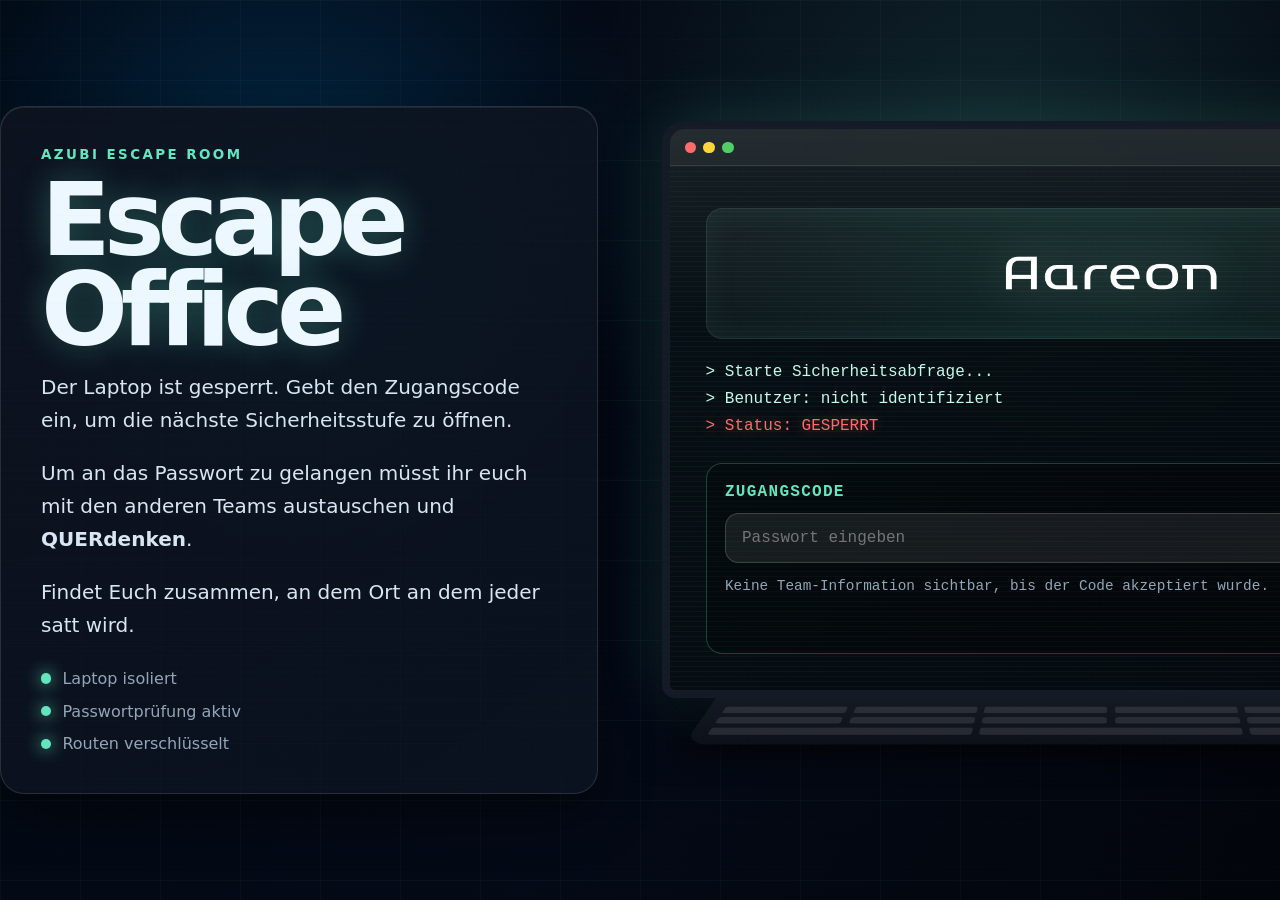
==== commit 907efd0b: "fix typo in briefing text for clarity" ====
--- a/index.html
+++ b/index.html
@@ -22,7 +22,7 @@
         Um an das Passwort zu gelangen müsst ihr euch mit den anderen Teams austauschen und <strong>QUERdenken</strong>.
       </p>
       <p class="briefing-text">
-        findet Euch zusammen, an dem Ort an dem jeder satt wird.
+        Findet Euch zusammen, an dem Ort an dem jeder satt wird.
       </p>
       <ul class="status-list" aria-label="Systemstatus">
         <li><span></span> Laptop isoliert</li>
